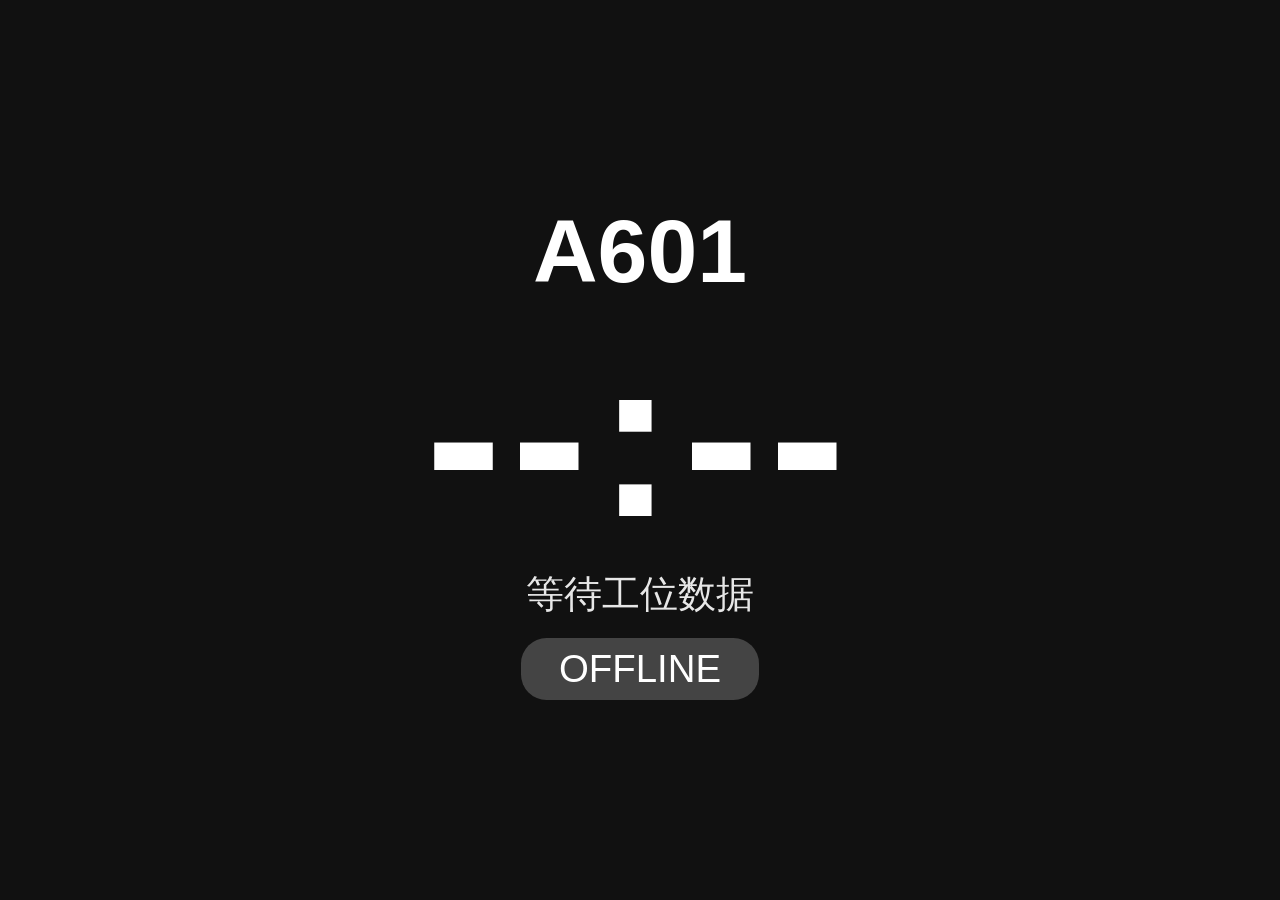
==== frontend/station-screen/index.html @ 72b1886d "Initial commit: CCEC timer system (PLC collector, backend, frontend, deploy) Co-authored-by: Cursor " ====
<!doctype html>
<html lang="zh-CN">
<head>
  <meta charset="utf-8">
  <title>CCEC 工位倒计时屏</title>
  <meta name="viewport" content="width=device-width,initial-scale=1">
  <style>
    body{margin:0;font-family:Arial,"Microsoft YaHei",sans-serif;background:#111;color:#fff}
    .wrap{height:100vh;display:flex;flex-direction:column;align-items:center;justify-content:center}
    .station{font-size:7vw;font-weight:700}
    .timer{font-size:18vw;font-weight:900;letter-spacing:.04em}
    .meta{font-size:3vw;opacity:.9}
    .status{margin-top:2vh;padding:1vh 3vw;border-radius:2vw;background:#444;font-size:3vw}
  </style>
</head>
<body>
<div class="wrap">
  <div class="station" id="station">A601</div>
  <div class="timer" id="timer">--:--</div>
  <div class="meta" id="meta">等待工位数据</div>
  <div class="status" id="status">OFFLINE</div>
</div>
<script>
const params = new URLSearchParams(location.search);
const station = params.get('station') || 'A601';
document.getElementById('station').textContent = station;
const wsProto = location.protocol === 'https:' ? 'wss:' : 'ws:';
const ws = new WebSocket(`${wsProto}//${location.host}/ws/station/${station}`);
ws.onmessage = (event) => {
  const data = JSON.parse(event.data);
  const remain = Math.max(0, data.remain || 0);
  const m = String(Math.floor(remain / 60)).padStart(2, '0');
  const s = String(remain % 60).padStart(2, '0');
  document.getElementById('timer').textContent = `${m}:${s}`;
  document.getElementById('meta').textContent = `${data.so || '-'} / ${data.esn || '-'} / ${data.engineType || '-'}`;
  document.getElementById('status').textContent = data.status || 'UNKNOWN';
};
ws.onclose = () => document.getElementById('status').textContent = 'OFFLINE';
</script>
</body>
</html>
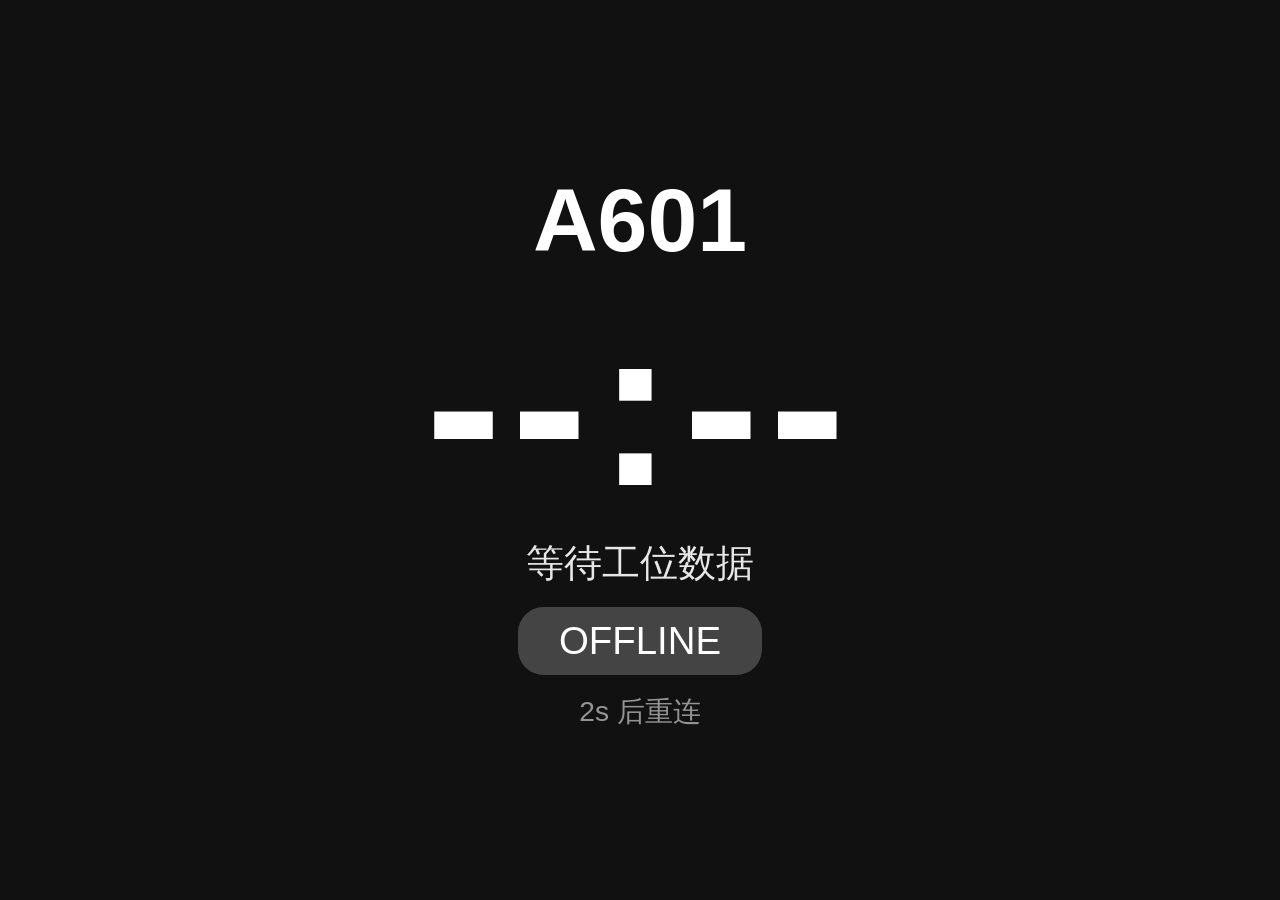
==== commit 94c9553d: "feat: CCEC timer platform — MQTT, admin console, Android kiosk, Mosquitto, ops docs - Java: Redis st" ====
--- a/frontend/station-screen/index.html
+++ b/frontend/station-screen/index.html
@@ -10,7 +10,8 @@
     .station{font-size:7vw;font-weight:700}
     .timer{font-size:18vw;font-weight:900;letter-spacing:.04em}
     .meta{font-size:3vw;opacity:.9}
-    .status{margin-top:2vh;padding:1vh 3vw;border-radius:2vw;background:#444;font-size:3vw}
+    .status{margin-top:2vh;padding:1vh 3vw;border-radius:2vw;background:#444;font-size:3vw;border:3px solid transparent}
+    .hint{font-size:2.2vw;margin-top:2vh;opacity:.55}
   </style>
 </head>
 <body>
@@ -18,24 +19,72 @@
   <div class="station" id="station">A601</div>
   <div class="timer" id="timer">--:--</div>
   <div class="meta" id="meta">等待工位数据</div>
-  <div class="status" id="status">OFFLINE</div>
+  <div class="status" id="status">CONNECTING</div>
+  <div class="hint" id="hint"></div>
 </div>
 <script>
 const params = new URLSearchParams(location.search);
 const station = params.get('station') || 'A601';
 document.getElementById('station').textContent = station;
 const wsProto = location.protocol === 'https:' ? 'wss:' : 'ws:';
-const ws = new WebSocket(`${wsProto}//${location.host}/ws/station/${station}`);
-ws.onmessage = (event) => {
-  const data = JSON.parse(event.data);
+const url = `${wsProto}//${location.host}/ws/station/${station}`;
+let ws;
+let reconnectDelayMs = 1000;
+const maxDelayMs = 30000;
+
+function applySnapshot(data) {
   const remain = Math.max(0, data.remain || 0);
   const m = String(Math.floor(remain / 60)).padStart(2, '0');
   const s = String(remain % 60).padStart(2, '0');
   document.getElementById('timer').textContent = `${m}:${s}`;
   document.getElementById('meta').textContent = `${data.so || '-'} / ${data.esn || '-'} / ${data.engineType || '-'}`;
-  document.getElementById('status').textContent = data.status || 'UNKNOWN';
-};
-ws.onclose = () => document.getElementById('status').textContent = 'OFFLINE';
+  const st = document.getElementById('status');
+  st.textContent = data.status || 'UNKNOWN';
+  const colorMap = {
+    GREEN: '#1a3d1a',
+    YELLOW: '#4d4000',
+    RED: '#4d1515',
+    BLUE: '#152a4d',
+    PURPLE: '#301540',
+    GRAY: '#333'
+  };
+  const bg = colorMap[data.color] || '#333';
+  st.style.background = bg;
+  st.style.borderColor = data.color === 'GREEN' ? '#3fb950' : data.color === 'YELLOW' ? '#d29922' : data.color === 'RED' ? '#f85149' : 'transparent';
+}
+
+function setHint(msg) {
+  document.getElementById('hint').textContent = msg || '';
+}
+
+function connect() {
+  setHint('正在连接 WebSocket…');
+  ws = new WebSocket(url);
+  ws.onopen = () => {
+    reconnectDelayMs = 1000;
+    setHint('');
+    document.getElementById('status').textContent = 'WAIT_DATA';
+  };
+  ws.onmessage = (event) => {
+    try {
+      applySnapshot(JSON.parse(event.data));
+    } catch (e) {
+      /* ignore */
+    }
+  };
+  ws.onclose = () => {
+    document.getElementById('status').textContent = 'OFFLINE';
+    setHint(`${reconnectDelayMs / 1000}s 后重连`);
+    setTimeout(() => {
+      reconnectDelayMs = Math.min(maxDelayMs, reconnectDelayMs * 2);
+      connect();
+    }, reconnectDelayMs);
+  };
+  ws.onerror = () => {
+    try { ws.close(); } catch (e) {}
+  };
+}
+connect();
 </script>
 </body>
 </html>
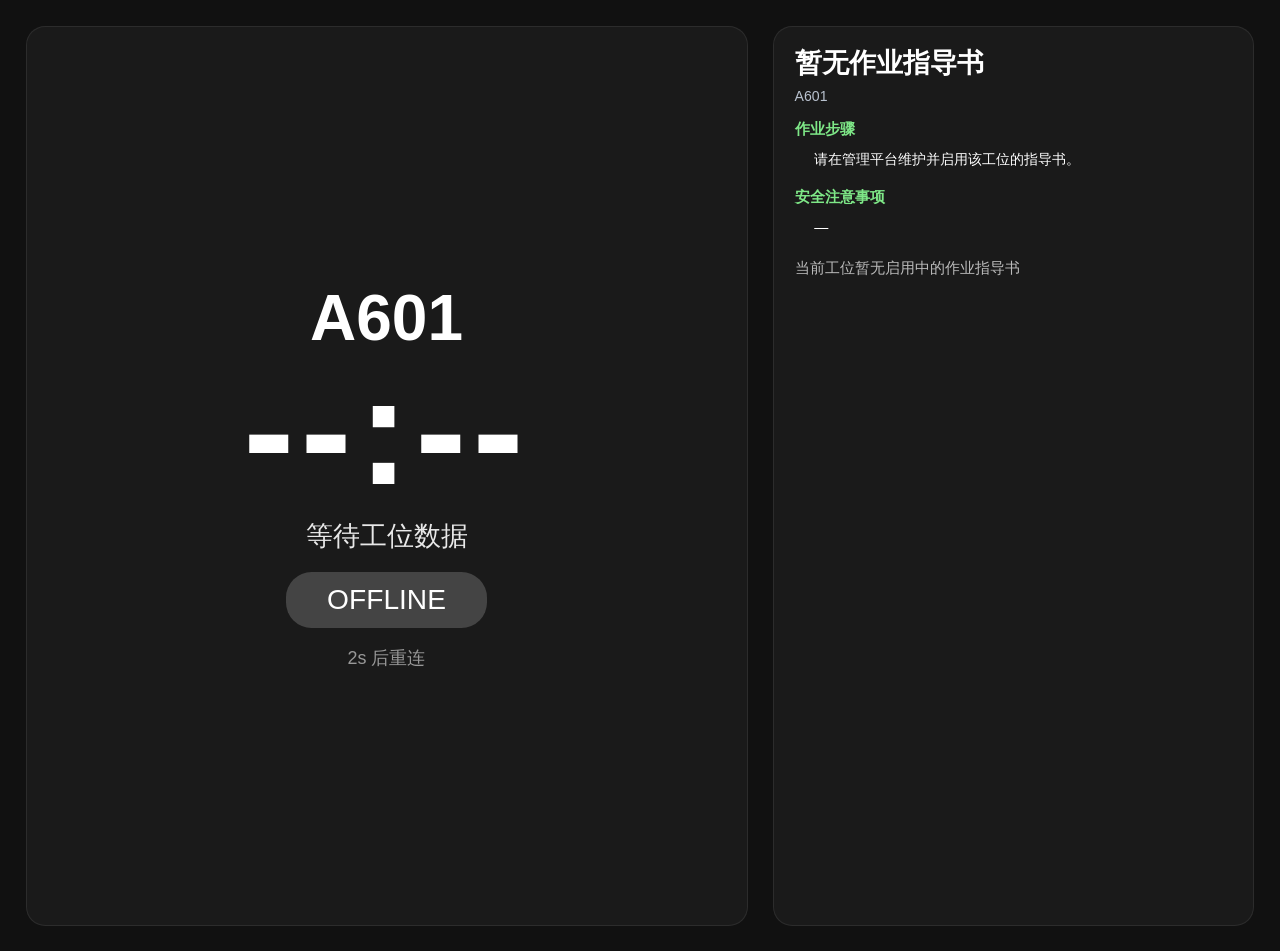
==== commit f66fac37: "feat: add work instruction management flow" ====
--- a/frontend/station-screen/index.html
+++ b/frontend/station-screen/index.html
@@ -6,21 +6,53 @@
   <meta name="viewport" content="width=device-width,initial-scale=1">
   <style>
     body{margin:0;font-family:Arial,"Microsoft YaHei",sans-serif;background:#111;color:#fff}
-    .wrap{height:100vh;display:flex;flex-direction:column;align-items:center;justify-content:center}
-    .station{font-size:7vw;font-weight:700}
-    .timer{font-size:18vw;font-weight:900;letter-spacing:.04em}
-    .meta{font-size:3vw;opacity:.9}
-    .status{margin-top:2vh;padding:1vh 3vw;border-radius:2vw;background:#444;font-size:3vw;border:3px solid transparent}
-    .hint{font-size:2.2vw;margin-top:2vh;opacity:.55}
+    .wrap{min-height:100vh;display:grid;grid-template-columns:1.2fr .8fr;gap:2vw;padding:2vw}
+    .hero,.guide{background:rgba(255,255,255,.04);border:1px solid rgba(255,255,255,.08);border-radius:1.5vw}
+    .hero{display:flex;flex-direction:column;align-items:center;justify-content:center;padding:2vw}
+    .guide{padding:1.4vw 1.6vw;overflow:auto}
+    .station{font-size:5vw;font-weight:700}
+    .timer{font-size:12vw;font-weight:900;letter-spacing:.04em;line-height:1}
+    .meta{font-size:2.1vw;opacity:.9;margin-top:1vh}
+    .status{margin-top:2vh;padding:1vh 3vw;border-radius:2vw;background:#444;font-size:2.2vw;border:3px solid transparent}
+    .status.flash-red{animation:ccecFlashRed 1s ease-in-out infinite}
+    @keyframes ccecFlashRed{0%,100%{opacity:1}50%{opacity:0.45}}
+    .hint{font-size:1.4vw;margin-top:2vh;opacity:.55}
+    .guide h2{margin:0;font-size:2.1vw}
+    .guide-meta{margin:.8vh 0 1.4vh;color:#b9c2cf;font-size:1.1vw}
+    .guide-section{margin-top:1.2vw}
+    .guide-section h3{margin:0 0 .6vw;font-size:1.2vw;color:#7ee787}
+    .guide-list{margin:0;padding-left:1.4em;white-space:pre-wrap;font-size:1.1vw;line-height:1.7}
+    .guide-empty{font-size:1.2vw;opacity:.7;padding-top:2vh}
+    .hidden{display:none}
+    @media (max-width: 1200px){
+      .wrap{grid-template-columns:1fr;}
+      .station{font-size:10vw}.timer{font-size:18vw}.meta{font-size:4vw}.status{font-size:4vw}.hint{font-size:2.4vw}
+      .guide h2{font-size:5vw}.guide-meta,.guide-list,.guide-empty,.guide-section h3{font-size:3vw}
+    }
   </style>
 </head>
 <body>
 <div class="wrap">
-  <div class="station" id="station">A601</div>
-  <div class="timer" id="timer">--:--</div>
-  <div class="meta" id="meta">等待工位数据</div>
-  <div class="status" id="status">CONNECTING</div>
-  <div class="hint" id="hint"></div>
+  <section class="hero">
+    <div class="station" id="station">A601</div>
+    <div class="timer" id="timer">--:--</div>
+    <div class="meta" id="meta">等待工位数据</div>
+    <div class="status" id="status">CONNECTING</div>
+    <div class="hint" id="hint"></div>
+  </section>
+  <aside class="guide">
+    <h2 id="guide-title">作业指导书加载中</h2>
+    <div class="guide-meta" id="guide-meta">—</div>
+    <div class="guide-section">
+      <h3>作业步骤</h3>
+      <div class="guide-list" id="guide-content">正在获取指导书内容…</div>
+    </div>
+    <div class="guide-section">
+      <h3>安全注意事项</h3>
+      <div class="guide-list" id="guide-safety">—</div>
+    </div>
+    <div class="guide-empty hidden" id="guide-empty">当前工位暂无启用中的作业指导书</div>
+  </aside>
 </div>
 <script>
 const params = new URLSearchParams(location.search);
@@ -32,29 +64,68 @@
 let reconnectDelayMs = 1000;
 const maxDelayMs = 30000;
 
-function applySnapshot(data) {
-  const remain = Math.max(0, data.remain || 0);
-  const m = String(Math.floor(remain / 60)).padStart(2, '0');
-  const s = String(remain % 60).padStart(2, '0');
-  document.getElementById('timer').textContent = `${m}:${s}`;
-  document.getElementById('meta').textContent = `${data.so || '-'} / ${data.esn || '-'} / ${data.engineType || '-'}`;
+function normalizeWsPayload(raw) {
+  if (raw && raw.type === 'STATE_UPDATE') return raw;
+  return raw;
+}
+
+function applySnapshot(raw) {
+  const data = normalizeWsPayload(raw);
+  const remain = Number(data.remain != null ? data.remain : 0);
+  let timerText;
+  if (remain < 0) {
+    const sec = Math.abs(remain);
+    const m = String(Math.floor(sec / 60)).padStart(2, '0');
+    const s = String(sec % 60).padStart(2, '0');
+    timerText = `+${m}:${s}`;
+  } else {
+    const m = String(Math.floor(remain / 60)).padStart(2, '0');
+    const s = String(remain % 60).padStart(2, '0');
+    timerText = `${m}:${s}`;
+  }
+  document.getElementById('timer').textContent = timerText;
+  const so = data.soNo != null && data.soNo !== '' ? data.soNo : (data.so || '-');
+  const esn = data.esnNo != null && data.esnNo !== '' ? data.esnNo : (data.esn || '-');
+  const engine = data.engineType || '-';
+  document.getElementById('meta').textContent = `${so} / ${esn} / ${engine}`;
   const st = document.getElementById('status');
-  st.textContent = data.status || 'UNKNOWN';
-  const colorMap = {
-    GREEN: '#1a3d1a',
-    YELLOW: '#4d4000',
-    RED: '#4d1515',
-    BLUE: '#152a4d',
-    PURPLE: '#301540',
-    GRAY: '#333'
-  };
-  const bg = colorMap[data.color] || '#333';
-  st.style.background = bg;
-  st.style.borderColor = data.color === 'GREEN' ? '#3fb950' : data.color === 'YELLOW' ? '#d29922' : data.color === 'RED' ? '#f85149' : 'transparent';
+  const statusText = data.state != null && data.state !== '' ? data.state : (data.status || 'UNKNOWN');
+  st.textContent = statusText;
+  const colorMap = { GREEN: '#1a3d1a', YELLOW: '#4d4000', RED: '#4d1515', RED_FLASH: '#4d1515', BLUE: '#152a4d', PURPLE: '#301540', GRAY: '#333' };
+  const col = data.color || 'GRAY';
+  st.style.background = colorMap[col] || '#333';
+  st.classList.toggle('flash-red', col === 'RED_FLASH');
+  st.style.borderColor = col === 'GREEN' ? '#3fb950' : col === 'YELLOW' ? '#d29922' : (col === 'RED' || col === 'RED_FLASH') ? '#f85149' : 'transparent';
 }
 
 function setHint(msg) {
   document.getElementById('hint').textContent = msg || '';
+}
+
+function setGuideEmpty(visible) {
+  document.getElementById('guide-empty').classList.toggle('hidden', !visible);
+}
+
+async function loadGuide() {
+  try {
+    const res = await fetch(`/api/v1/public/stations/${encodeURIComponent(station)}/work-instruction`);
+    if (!res.ok) {
+      throw new Error('not_found');
+    }
+    const body = await res.json();
+    const data = body.data || {};
+    document.getElementById('guide-title').textContent = data.title || '未命名指导书';
+    document.getElementById('guide-meta').textContent = `${data.docNo || '-'} / ${data.versionNo || '-'} / ${data.stationCode || station}`;
+    document.getElementById('guide-content').textContent = data.contentText || '暂无步骤';
+    document.getElementById('guide-safety').textContent = data.safetyNotes || '—';
+    setGuideEmpty(false);
+  } catch (e) {
+    document.getElementById('guide-title').textContent = '暂无作业指导书';
+    document.getElementById('guide-meta').textContent = station;
+    document.getElementById('guide-content').textContent = '请在管理平台维护并启用该工位的指导书。';
+    document.getElementById('guide-safety').textContent = '—';
+    setGuideEmpty(true);
+  }
 }
 
 function connect() {
@@ -84,6 +155,7 @@
     try { ws.close(); } catch (e) {}
   };
 }
+loadGuide();
 connect();
 </script>
 </body>
